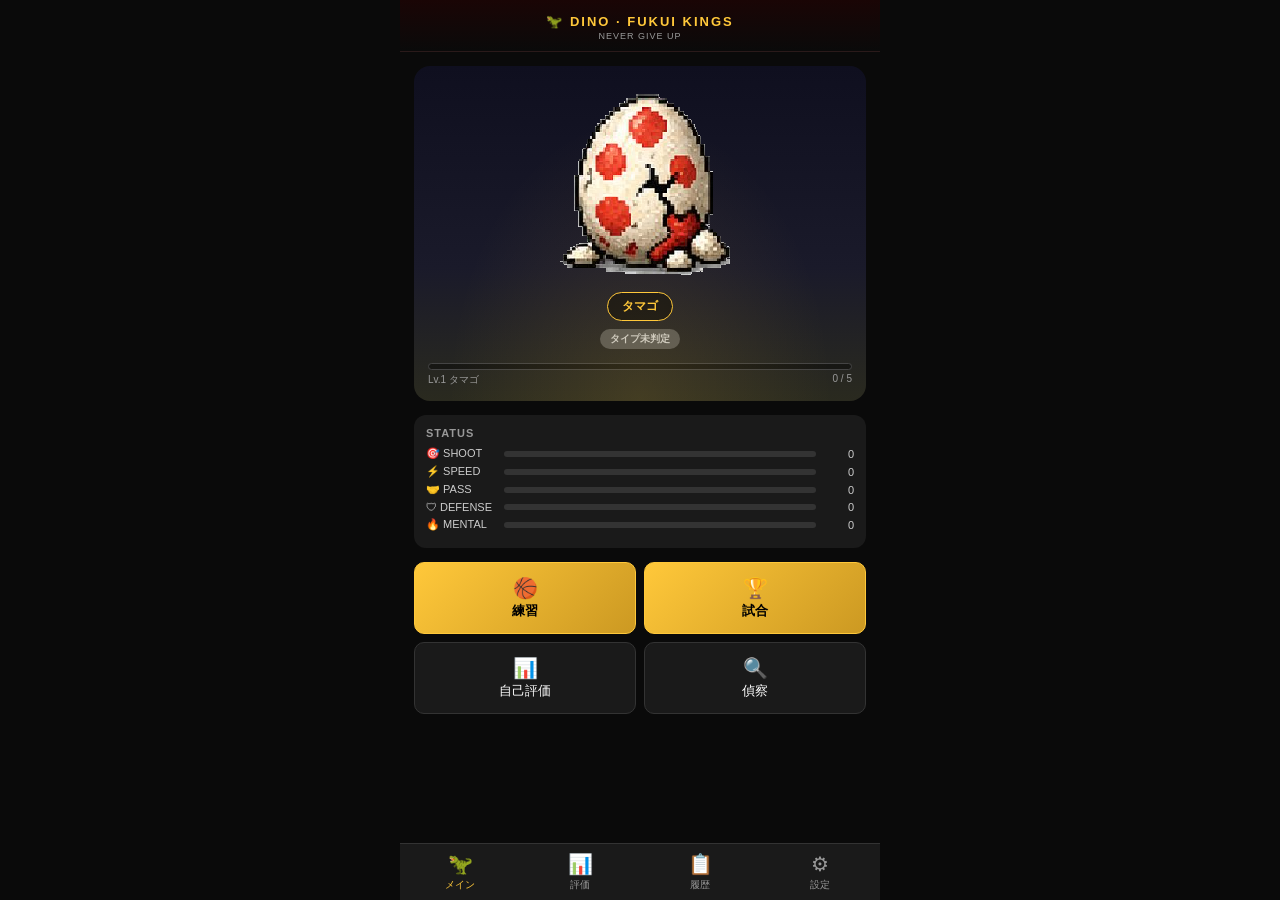
==== dino.html @ 71694cd7 "Add files via upload" ====
<!DOCTYPE html>
<html lang="ja">
<head>
<meta charset="UTF-8">
<meta name="viewport" content="width=device-width, initial-scale=1.0, maximum-scale=1.0, user-scalable=no">
<meta name="theme-color" content="#0A0A0A">
<meta name="apple-mobile-web-app-capable" content="yes">
<title>DINO · FUKUI KINGS</title>
<style>
*{box-sizing:border-box;margin:0;padding:0;-webkit-tap-highlight-color:transparent;font-family:-apple-system,BlinkMacSystemFont,'Hiragino Sans',sans-serif;}
:root{--bg:#0A0A0A;--panel:#1A1A1A;--panel2:#252525;--gold:#FFC83A;--red:#D32027;--blue:#1E5FBF;--green:#2E8B3E;--text:#FFFFFF;--dim:#999;}
html,body{background:var(--bg);color:var(--text);min-height:100vh;}
body{max-width:480px;margin:0 auto;padding:0 0 70px;position:relative;overflow-x:hidden;}
.header{background:linear-gradient(180deg,#1A0505,var(--bg));padding:14px 20px 10px;text-align:center;border-bottom:1px solid #2a1a1a;}
.header h1{font-size:13px;color:var(--gold);letter-spacing:2px;font-weight:bold;}
.header .sub{font-size:9px;color:var(--dim);margin-top:2px;letter-spacing:1px;}
.nav{position:fixed;bottom:0;left:0;right:0;max-width:480px;margin:0 auto;background:var(--panel);border-top:1px solid #333;display:flex;z-index:100;}
.nav button{flex:1;background:transparent;border:none;color:var(--dim);padding:8px 4px;font-size:10px;cursor:pointer;}
.nav button.active{color:var(--gold);}
.nav button .ic{display:block;font-size:20px;margin-bottom:2px;}
.page{display:none;padding:14px;}
.page.active{display:block;}
.stage{background:linear-gradient(180deg,#0F0F1F 0%,#1A1A2A 60%,#2A2A1F 100%);border-radius:16px;padding:18px 14px 14px;text-align:center;position:relative;overflow:hidden;min-height:300px;}
.stage::before{content:'';position:absolute;inset:0;background:radial-gradient(ellipse at center bottom,rgba(255,200,58,.12),transparent 60%);pointer-events:none;}
.dino-img{width:200px;height:200px;image-rendering:pixelated;margin:0 auto;display:block;position:relative;z-index:2;animation:bounce 2s ease-in-out infinite;}
@keyframes bounce{0%,100%{transform:translateY(0);}50%{transform:translateY(-5px);}}
.crown-overlay{position:absolute;top:8px;right:14px;width:48px;height:48px;image-rendering:pixelated;z-index:3;display:none;}
.crown-indicator{position:absolute;top:10px;right:14px;background:rgba(0,0,0,0.6);border:1px solid var(--gold);border-radius:14px;padding:3px 8px 3px 5px;display:flex;align-items:center;z-index:3;}
.name-plate{margin:8px auto 0;background:rgba(0,0,0,.5);border:1px solid var(--gold);border-radius:20px;padding:5px 14px;display:inline-block;font-size:12px;color:var(--gold);font-weight:bold;}
.type-badge{display:inline-block;padding:3px 10px;border-radius:12px;font-size:10px;font-weight:bold;margin-top:8px;}
.type-tyrano{background:var(--red);color:#fff;}
.type-raptor{background:var(--blue);color:#fff;}
.type-venator{background:var(--green);color:#fff;}
.type-unknown{background:#555;color:#ccc;}
.level-bar{margin-top:14px;background:rgba(0,0,0,.4);border-radius:4px;height:7px;overflow:hidden;border:1px solid #444;}
.level-bar-fill{height:100%;background:linear-gradient(90deg,var(--gold),#FFE889);transition:width .6s;box-shadow:0 0 8px var(--gold);}
.level-info{display:flex;justify-content:space-between;margin-top:3px;font-size:10px;color:var(--dim);}
.stats-grid{margin-top:14px;background:var(--panel);border-radius:12px;padding:12px;}
.stats-grid h3{font-size:11px;color:var(--dim);margin-bottom:8px;letter-spacing:1px;}
.stat-row{display:flex;align-items:center;margin-bottom:5px;}
.stat-name{width:78px;font-size:11px;color:#ccc;}
.stat-bar{flex:1;background:#333;border-radius:3px;height:6px;overflow:hidden;}
.stat-bar-fill{height:100%;transition:width .5s;}
.s-shoot{background:linear-gradient(90deg,#ff6666,#D32027);}
.s-speed{background:linear-gradient(90deg,#6699ff,#1E5FBF);}
.s-pass{background:linear-gradient(90deg,#66ff99,#2E8B3E);}
.s-defense{background:linear-gradient(90deg,#ff9966,#cc6633);}
.s-mental{background:linear-gradient(90deg,#ff66ff,#9933cc);}
.stat-num{width:32px;text-align:right;font-size:11px;color:#ccc;margin-left:6px;}
.actions{margin-top:14px;display:grid;grid-template-columns:1fr 1fr;gap:8px;}
.btn{background:var(--panel);border:1px solid #333;color:var(--text);padding:13px 6px;border-radius:10px;font-size:13px;cursor:pointer;transition:all .15s;text-align:center;}
.btn:active{transform:scale(.96);background:var(--panel2);}
.btn .ico{font-size:20px;display:block;margin-bottom:2px;}
.btn-primary{background:linear-gradient(135deg,var(--gold),#cc9922);color:#000;border-color:var(--gold);font-weight:bold;}
.q-card{background:var(--panel);border-radius:12px;padding:16px;margin-bottom:10px;}
.q-card .speaker{display:flex;align-items:center;margin-bottom:8px;font-size:12px;color:var(--gold);}
.q-card .speaker img{width:32px;height:32px;image-rendering:pixelated;margin-right:8px;}
.q-card .q{font-size:14px;margin-bottom:12px;line-height:1.5;}
.opts{display:grid;grid-template-columns:1fr 1fr;gap:6px;}
.opts.three{grid-template-columns:1fr 1fr 1fr;}
.opt{background:var(--panel2);border:1px solid #444;color:var(--text);padding:11px 6px;border-radius:8px;font-size:13px;cursor:pointer;}
.opt:active{background:#333;}
.opt.sel{background:var(--gold);color:#000;border-color:var(--gold);font-weight:bold;}
.opt.small{font-size:11px;padding:9px 4px;}
.input{background:var(--panel2);border:1px solid #444;color:var(--text);padding:11px;border-radius:8px;font-size:14px;width:100%;font-family:inherit;}
.input.center{text-align:center;font-size:18px;}
textarea.input{resize:vertical;min-height:60px;}
.modal{display:none;position:fixed;inset:0;background:rgba(0,0,0,.85);z-index:200;justify-content:center;align-items:center;padding:20px;}
.modal.show{display:flex;}
.mc{background:linear-gradient(180deg,#2a1a0a,var(--panel));border:2px solid var(--gold);border-radius:16px;padding:20px;max-width:340px;width:100%;text-align:center;box-shadow:0 0 40px rgba(255,200,58,.5);animation:pop .5s cubic-bezier(.34,1.56,.64,1);}
@keyframes pop{0%{transform:scale(.7);opacity:0;}100%{transform:scale(1);opacity:1;}}
.mc h2{color:var(--gold);font-size:18px;margin-bottom:10px;}
.mc img{width:160px;height:160px;image-rendering:pixelated;margin:8px auto;display:block;}
.mc p{font-size:13px;color:#ddd;margin-bottom:14px;line-height:1.6;white-space:pre-line;}
.mc button{background:var(--gold);color:#000;border:none;padding:11px 28px;border-radius:22px;font-weight:bold;font-size:14px;cursor:pointer;}
.history-item{background:var(--panel);border-radius:8px;padding:10px 12px;margin-bottom:6px;display:flex;justify-content:space-between;font-size:12px;align-items:center;}
.history-item .date{color:var(--dim);font-size:11px;}
.history-item .ty{color:var(--gold);}
.history-item .detail{flex:1;}
.empty{text-align:center;color:var(--dim);padding:30px 16px;font-size:13px;}
.set-row{background:var(--panel);border-radius:8px;padding:11px 12px;margin-bottom:7px;display:flex;justify-content:space-between;align-items:center;}
.set-row .label{font-size:13px;}
.set-row .val{color:var(--gold);font-size:12px;}
.set-row input{background:var(--panel2);border:1px solid #444;color:#fff;padding:5px 8px;border-radius:5px;font-size:13px;}
.danger{background:#3a0a0a;color:#ff8888;border:1px solid #663333;padding:11px;border-radius:8px;width:100%;margin-top:14px;font-size:12px;cursor:pointer;}
.penta-card{background:var(--panel);border-radius:12px;padding:14px;margin-bottom:10px;}
.penta-card h3{font-size:13px;color:var(--gold);margin-bottom:8px;text-align:center;}
.penta-svg{width:100%;max-width:280px;margin:0 auto;display:block;}
.penta-legend{display:flex;justify-content:center;gap:14px;flex-wrap:wrap;margin-top:6px;font-size:10px;}
.penta-legend span{display:flex;align-items:center;gap:4px;}
.penta-legend .dot{width:10px;height:10px;border-radius:50%;}
.slider-row{margin-bottom:10px;}
.slider-row label{display:flex;justify-content:space-between;font-size:12px;color:#ccc;margin-bottom:4px;}
.slider-row label .v{color:var(--gold);font-weight:bold;}
.slider-row input[type=range]{width:100%;-webkit-appearance:none;appearance:none;background:transparent;}
.slider-row input[type=range]::-webkit-slider-runnable-track{height:6px;background:#333;border-radius:3px;}
.slider-row input[type=range]::-webkit-slider-thumb{-webkit-appearance:none;appearance:none;width:18px;height:18px;border-radius:50%;background:var(--gold);margin-top:-6px;cursor:pointer;}
.slider-row input[type=range]::-moz-range-track{height:6px;background:#333;border-radius:3px;}
.slider-row input[type=range]::-moz-range-thumb{width:18px;height:18px;border-radius:50%;background:var(--gold);border:none;cursor:pointer;}
.crown-rank{display:flex;align-items:center;gap:8px;margin-top:8px;justify-content:center;}
.crown-rank img{width:32px;height:32px;image-rendering:pixelated;}
.crown-rank .label{font-size:11px;color:var(--gold);}
.tip{background:rgba(255,200,58,.08);border-left:3px solid var(--gold);padding:8px 10px;border-radius:4px;font-size:12px;color:#ddd;margin-top:8px;line-height:1.5;}
</style>
</head>
<body>

<div class="header">
  <h1>🦖 DINO · FUKUI KINGS</h1>
  <div class="sub">NEVER GIVE UP</div>
</div>

<!-- メイン -->
<div class="page active" id="p-main">
  <div class="stage">
    <img class="crown-overlay" id="crown-img" src="" alt="" style="display:none">
    <div class="crown-indicator" id="crown-indicator" style="display:none"></div>
    <img class="dino-img" id="dino-img" src="dino_assets/tyrano_01_egg.png">
    <div class="name-plate" id="name-plate">タマゴ</div>
    <div><span class="type-badge type-unknown" id="type-badge">タイプ未判定</span></div>
    <div class="level-bar"><div class="level-bar-fill" id="level-fill" style="width:0%"></div></div>
    <div class="level-info"><span id="level-label">Lv.1</span><span id="level-progress">0/5</span></div>
  </div>

  <div class="stats-grid">
    <h3>STATUS</h3>
    <div class="stat-row"><div class="stat-name">🎯 SHOOT</div><div class="stat-bar"><div class="stat-bar-fill s-shoot" id="b-shoot" style="width:0%"></div></div><div class="stat-num" id="n-shoot">0</div></div>
    <div class="stat-row"><div class="stat-name">⚡ SPEED</div><div class="stat-bar"><div class="stat-bar-fill s-speed" id="b-speed" style="width:0%"></div></div><div class="stat-num" id="n-speed">0</div></div>
    <div class="stat-row"><div class="stat-name">🤝 PASS</div><div class="stat-bar"><div class="stat-bar-fill s-pass" id="b-pass" style="width:0%"></div></div><div class="stat-num" id="n-pass">0</div></div>
    <div class="stat-row"><div class="stat-name">🛡 DEFENSE</div><div class="stat-bar"><div class="stat-bar-fill s-defense" id="b-defense" style="width:0%"></div></div><div class="stat-num" id="n-defense">0</div></div>
    <div class="stat-row"><div class="stat-name">🔥 MENTAL</div><div class="stat-bar"><div class="stat-bar-fill s-mental" id="b-mental" style="width:0%"></div></div><div class="stat-num" id="n-mental">0</div></div>
  </div>

  <div class="actions">
    <button class="btn btn-primary" onclick="startRecord('practice')"><span class="ico">🏀</span>練習</button>
    <button class="btn btn-primary" onclick="startRecord('game')"><span class="ico">🏆</span>試合</button>
    <button class="btn" onclick="goPage('penta')"><span class="ico">📊</span>自己評価</button>
    <button class="btn" onclick="startScout()"><span class="ico">🔍</span>偵察</button>
  </div>
</div>

<!-- 記録 -->
<div class="page" id="p-record"><div id="record-flow"></div></div>

<!-- ペンタグラフ -->
<div class="page" id="p-penta">
  <div class="penta-card">
    <h3>📊 ペンタグラフ</h3>
    <svg class="penta-svg" id="penta-svg" viewBox="0 0 280 240"></svg>
    <div class="penta-legend">
      <span><span class="dot" style="background:var(--gold)"></span>自分の評価</span>
      <span><span class="dot" style="background:#88BBFF"></span>記録から</span>
    </div>
  </div>
  <div class="penta-card">
    <h3>自分はどんなプレイヤー？</h3>
    <div class="tip">5段階で自分を評価してみよう。記録の結果と比べて、ズレを見つけるのが大事。</div>
    <div id="penta-input" style="margin-top:12px"></div>
    <button class="btn btn-primary" style="width:100%;margin-top:8px" onclick="saveSelfPenta()">保存</button>
  </div>
</div>

<!-- 履歴 -->
<div class="page" id="p-history">
  <h2 style="font-size:14px;color:var(--gold);margin-bottom:10px">📋 記録の履歴</h2>
  <div id="history-list"></div>
</div>

<!-- 設定 -->
<div class="page" id="p-settings">
  <h2 style="font-size:14px;color:var(--gold);margin-bottom:10px">⚙ 設定</h2>
  <div class="set-row"><div class="label">名前</div><input type="text" id="s-name" placeholder="名前"></div>
  <div class="set-row"><div class="label">背番号</div><input type="number" id="s-number" placeholder="-" style="width:60px"></div>
  <div class="set-row"><div class="label">記録した数</div><div class="val" id="s-records">0</div></div>
  <div class="set-row"><div class="label">使い始めた日</div><div class="val" id="s-start">-</div></div>
  <div class="set-row"><div class="label">恐竜のタイプ</div><div class="val" id="s-type">未判定</div></div>
  <button class="btn btn-primary" style="width:100%;margin-top:8px" onclick="saveSettings()">名前と背番号を保存</button>
  
  <div style="margin-top:24px">
    <h3 style="font-size:12px;color:var(--dim);margin-bottom:8px">獲得した王冠</h3>
    <div id="crown-collection" style="display:grid;grid-template-columns:repeat(4,1fr);gap:6px"></div>
  </div>
  
  <button class="danger" onclick="resetData()">🦖 全データをリセット（最初から）</button>
</div>

<div class="nav">
  <button id="nav-main" class="active" onclick="goPage('main')"><span class="ic">🦖</span>メイン</button>
  <button id="nav-penta" onclick="goPage('penta')"><span class="ic">📊</span>評価</button>
  <button id="nav-history" onclick="goPage('history')"><span class="ic">📋</span>履歴</button>
  <button id="nav-settings" onclick="goPage('settings')"><span class="ic">⚙</span>設定</button>
</div>

<!-- モーダル -->
<div class="modal" id="modal">
  <div class="mc">
    <h2 id="m-title"></h2>
    <img id="m-img" src="" alt="">
    <p id="m-text"></p>
    <button onclick="closeModal()">OK!</button>
  </div>
</div>

<script src="dino_app.js"></script>
</body>
</html>
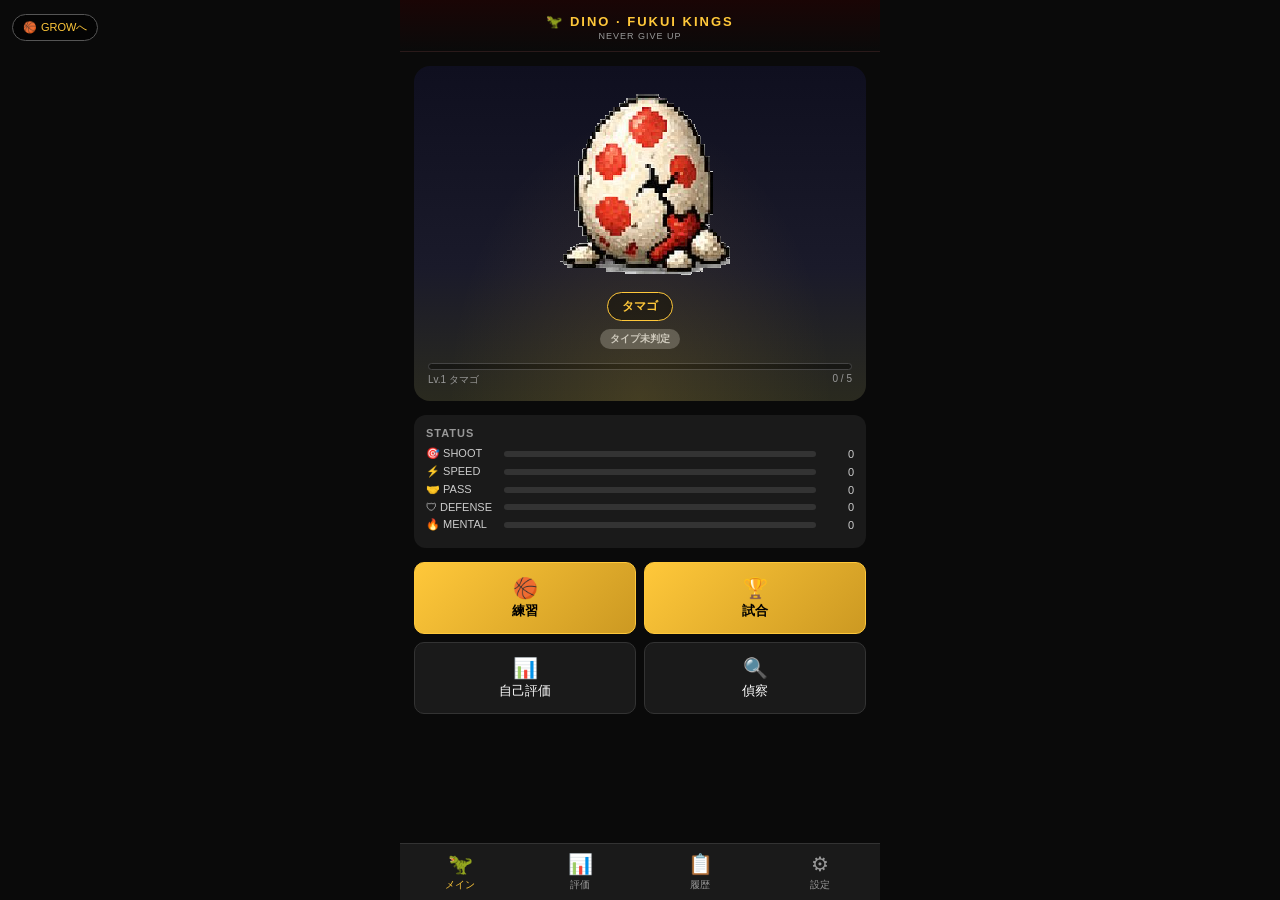
==== commit 351b7b2f: "Add files via upload" ====
--- a/dino.html
+++ b/dino.html
@@ -201,6 +201,10 @@
   </div>
 </div>
 
+<a href="./" id="back-grow" style="position:fixed;left:12px;top:14px;z-index:9999;background:rgba(0,0,0,0.6);border:1px solid #555;color:#FFC83A;padding:5px 10px;border-radius:14px;text-decoration:none;font-size:11px;display:flex;align-items:center;gap:4px;-webkit-tap-highlight-color:transparent;">
+<span>🏀</span><span>GROWへ</span>
+</a>
+
 <script src="dino_app.js"></script>
 </body>
 </html>
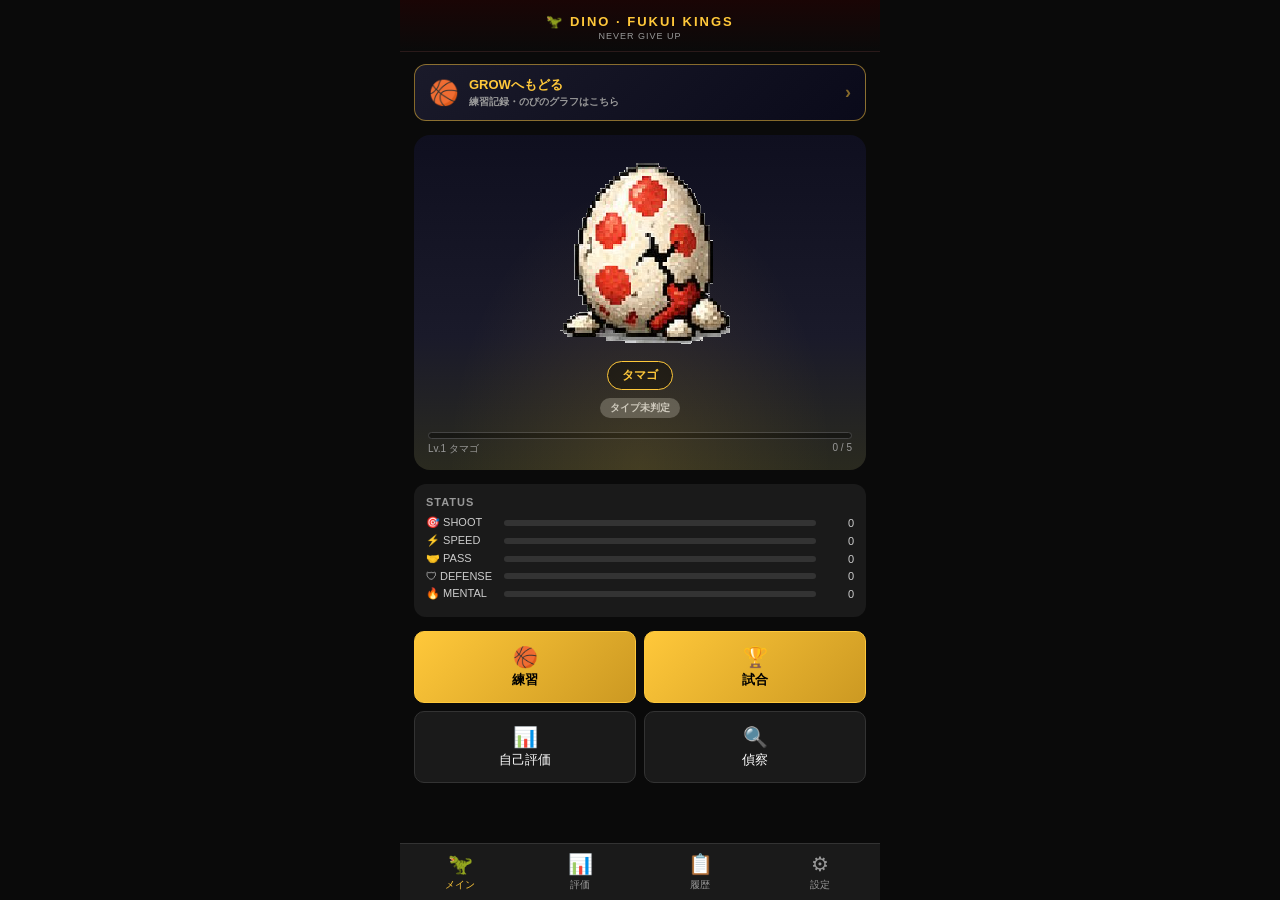
==== commit 2b0d5927: "Add files via upload" ====
--- a/dino.html
+++ b/dino.html
@@ -101,6 +101,28 @@
 .crown-rank img{width:32px;height:32px;image-rendering:pixelated;}
 .crown-rank .label{font-size:11px;color:var(--gold);}
 .tip{background:rgba(255,200,58,.08);border-left:3px solid var(--gold);padding:8px 10px;border-radius:4px;font-size:12px;color:#ddd;margin-top:8px;line-height:1.5;}
+
+/* ▼ GROWへ戻るバナー（改善版） */
+.back-banner{
+  display:flex;align-items:center;gap:10px;
+  margin:12px 14px 0;
+  background:linear-gradient(135deg,#1a1a2a,#0a0a1a);
+  border:1px solid rgba(255,200,58,0.5);
+  border-radius:12px;
+  padding:11px 14px;
+  text-decoration:none;
+  color:var(--gold);
+  font-size:13px;
+  font-weight:bold;
+  -webkit-tap-highlight-color:transparent;
+  transition:all 0.15s;
+}
+.back-banner:active{transform:scale(.97);background:#1a1a3a;}
+.back-banner .back-icon{font-size:24px;flex-shrink:0;}
+.back-banner .back-texts{}
+.back-banner .back-title{font-size:13px;color:var(--gold);font-weight:bold;}
+.back-banner .back-sub{font-size:10px;color:var(--dim);margin-top:1px;}
+.back-banner .back-arrow{margin-left:auto;font-size:18px;color:rgba(255,200,58,0.5);}
 </style>
 </head>
 <body>
@@ -109,6 +131,16 @@
   <h1>🦖 DINO · FUKUI KINGS</h1>
   <div class="sub">NEVER GIVE UP</div>
 </div>
+
+<!-- ▼ GROWへ戻るバナー（目立つ位置・カード型） -->
+<a href="./" class="back-banner">
+  <span class="back-icon">🏀</span>
+  <div class="back-texts">
+    <div class="back-title">GROWへもどる</div>
+    <div class="back-sub">練習記録・のびのグラフはこちら</div>
+  </div>
+  <span class="back-arrow">›</span>
+</a>
 
 <!-- メイン -->
 <div class="page active" id="p-main">
@@ -169,12 +201,9 @@
 <!-- 設定 -->
 <div class="page" id="p-settings">
   <h2 style="font-size:14px;color:var(--gold);margin-bottom:10px">⚙ 設定</h2>
-  <div class="set-row"><div class="label">名前</div><input type="text" id="s-name" placeholder="名前"></div>
-  <div class="set-row"><div class="label">背番号</div><input type="number" id="s-number" placeholder="-" style="width:60px"></div>
   <div class="set-row"><div class="label">記録した数</div><div class="val" id="s-records">0</div></div>
   <div class="set-row"><div class="label">使い始めた日</div><div class="val" id="s-start">-</div></div>
   <div class="set-row"><div class="label">恐竜のタイプ</div><div class="val" id="s-type">未判定</div></div>
-  <button class="btn btn-primary" style="width:100%;margin-top:8px" onclick="saveSettings()">名前と背番号を保存</button>
   
   <div style="margin-top:24px">
     <h3 style="font-size:12px;color:var(--dim);margin-bottom:8px">獲得した王冠</h3>
@@ -201,10 +230,6 @@
   </div>
 </div>
 
-<a href="./" id="back-grow" style="position:fixed;left:12px;top:14px;z-index:9999;background:rgba(0,0,0,0.6);border:1px solid #555;color:#FFC83A;padding:5px 10px;border-radius:14px;text-decoration:none;font-size:11px;display:flex;align-items:center;gap:4px;-webkit-tap-highlight-color:transparent;">
-<span>🏀</span><span>GROWへ</span>
-</a>
-
 <script src="dino_app.js"></script>
 </body>
 </html>
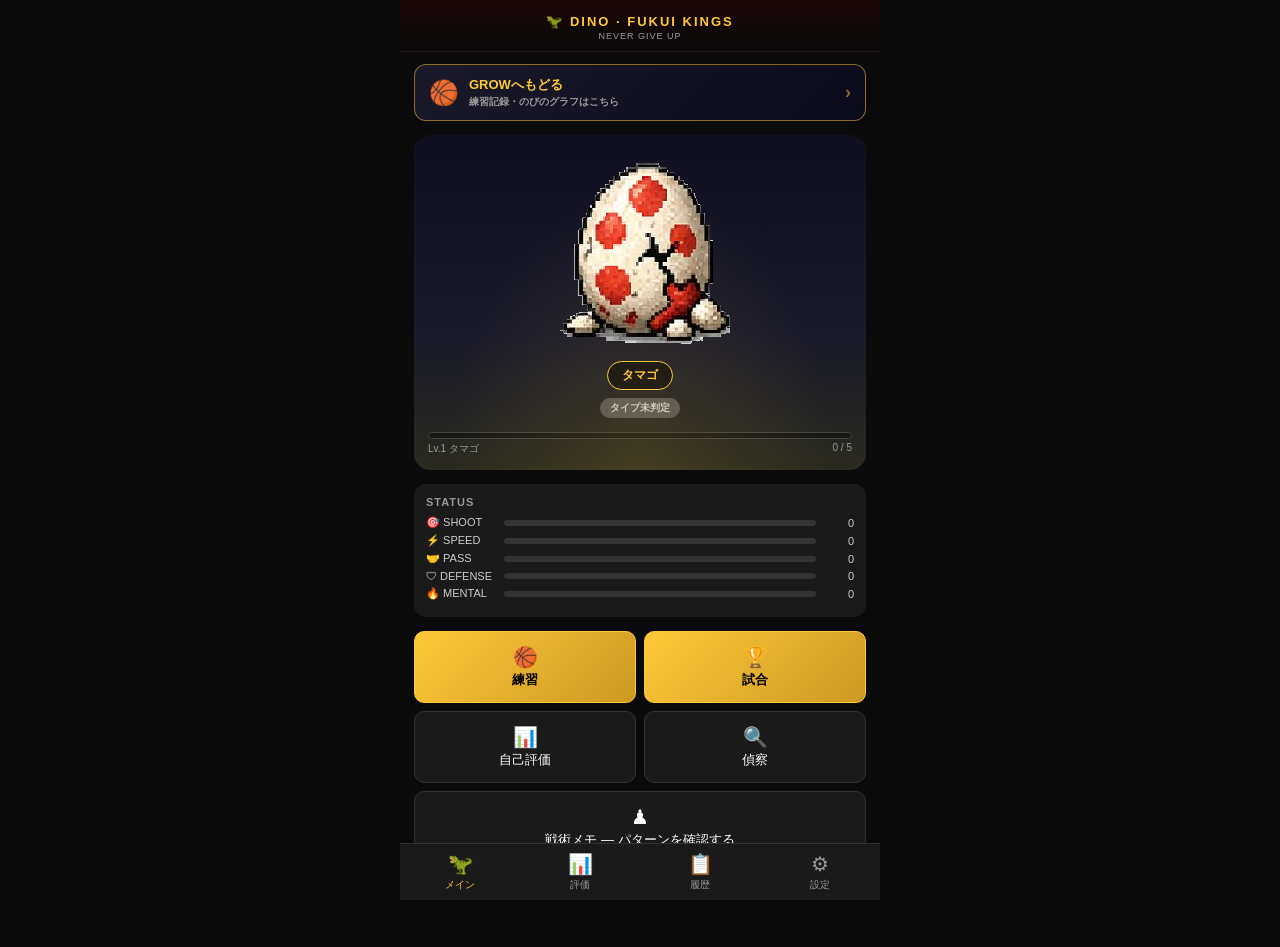
==== commit 7a804dd2: "Add files via upload" ====
--- a/dino.html
+++ b/dino.html
@@ -168,6 +168,7 @@
     <button class="btn btn-primary" onclick="startRecord('game')"><span class="ico">🏆</span>試合</button>
     <button class="btn" onclick="goPage('penta')"><span class="ico">📊</span>自己評価</button>
     <button class="btn" onclick="startScout()"><span class="ico">🔍</span>偵察</button>
+    <button class="btn" onclick="goPage('tactics')" style="grid-column:1/-1"><span class="ico">♟</span>戦術メモ — パターンを確認する</button>
   </div>
 </div>
 
@@ -220,6 +221,19 @@
   <button id="nav-settings" onclick="goPage('settings')"><span class="ic">⚙</span>設定</button>
 </div>
 
+<!-- 戦術メモ -->
+<div class="page" id="p-tactics">
+  <div id="tac-base-tabs" style="display:flex;gap:6px;flex-wrap:wrap;margin-bottom:8px"></div>
+  <div id="tac-var-row" style="display:flex;gap:6px;flex-wrap:wrap;margin-bottom:8px"></div>
+  <div id="tac-info" style="background:var(--panel);border-radius:10px;padding:10px 12px;margin-bottom:10px"></div>
+  <canvas id="tac-court" height="320" style="display:block;width:100%;border-radius:10px;border:1px solid #333"></canvas>
+  <div style="display:flex;gap:12px;margin-top:7px;flex-wrap:wrap">
+    <div style="display:flex;align-items:center;gap:4px;font-size:10px;color:var(--dim)"><span style="display:inline-block;width:20px;border-top:2px dashed #378ADD"></span>パス</div>
+    <div style="display:flex;align-items:center;gap:4px;font-size:10px;color:var(--dim)"><span style="display:inline-block;width:20px;border-top:2px solid #E24B4A"></span>動き</div>
+    <div style="display:flex;align-items:center;gap:4px;font-size:10px;color:var(--dim)"><span style="display:inline-block;width:20px;border-top:2px solid #1D9E75"></span>スクリーン</div>
+  </div>
+</div>
+
 <!-- モーダル -->
 <div class="modal" id="modal">
   <div class="mc">
@@ -230,6 +244,136 @@
   </div>
 </div>
 
+<script>
+// ============================================
+// 戦術メモ
+// ============================================
+const TAC_DATA = {
+  'パス&ラン': {
+    variants: [
+      { name:'基本型', desc:'パスして必ず動く基本。止まらないことがルール。', badges:[{cls:'#2E8B3E',t:'どのチームでも'}],
+        draw:(ctx,W,H)=>{tP(ctx,W*.5,H*.83,'1','#378ADD');tP(ctx,W*.2,H*.55,'2','#378ADD');tP(ctx,W*.8,H*.55,'3','#378ADD');tP(ctx,W*.35,H*.28,'4','#1D9E75');tP(ctx,W*.65,H*.28,'5','#1D9E75');tDA(ctx,W*.5,H*.83,W*.2,H*.55,'#378ADD');tSA(ctx,W*.5,H*.83,W*.7,H*.62,'#E24B4A');tLB(ctx,W*.32,H*.67,'パス');tLB(ctx,W*.64,H*.72,'パス後に動く');}
+      },
+      { name:'逆サイド', desc:'相手が左に寄ったら逆サイドへパスするだけ。難しい技術ゼロ。', badges:[{cls:'#1E5FBF',t:'足速い子多い'}],
+        draw:(ctx,W,H)=>{tP(ctx,W*.5,H*.83,'1','#378ADD');tP(ctx,W*.2,H*.55,'2','#888');tP(ctx,W*.8,H*.55,'3','#378ADD');tP(ctx,W*.35,H*.28,'4','#1D9E75');tP(ctx,W*.65,H*.28,'5','#1D9E75');tDA(ctx,W*.5,H*.83,W*.8,H*.55,'#378ADD');tSA(ctx,W*.8,H*.55,W*.62,H*.32,'#E24B4A');tLB(ctx,W*.7,H*.67,'逆へ！');}
+      },
+      { name:'タイミングずらし', desc:'同じ動きでカットのタイミングだけ遅らせる。相手が緩んだ瞬間を狙う。', badges:[{cls:'#854F0B',t:'読まれてきたとき'}],
+        draw:(ctx,W,H)=>{tP(ctx,W*.5,H*.83,'1','#378ADD');tP(ctx,W*.2,H*.55,'2','#378ADD');tP(ctx,W*.8,H*.55,'3','#378ADD');tP(ctx,W*.35,H*.28,'4','#1D9E75');tP(ctx,W*.65,H*.28,'5','#1D9E75');tDA(ctx,W*.5,H*.83,W*.2,H*.55,'#378ADD');tSA(ctx,W*.2,H*.55,W*.22,H*.44,'#E24B4A');ctx.save();ctx.setLineDash([3,4]);ctx.strokeStyle='#E24B4A';ctx.lineWidth=1.5;ctx.beginPath();ctx.moveTo(W*.22,H*.44);ctx.lineTo(W*.4,H*.3);ctx.stroke();ctx.setLineDash([]);ctx.restore();tAH(ctx,W*.22,H*.44,W*.4,H*.3,'#E24B4A');tLB(ctx,W*.12,H*.46,'フェイク');tLB(ctx,W*.28,H*.35,'一拍後！');}
+      }
+    ]
+  },
+  '3アウト2イン': {
+    variants: [
+      { name:'基本セット', desc:'外3人でボールを回しながら中2人がゴール下を確保。スペースを広く使う。', badges:[{cls:'#2E8B3E',t:'どのチームでも'}],
+        draw:(ctx,W,H)=>{tP(ctx,W*.5,H*.83,'1','#378ADD');tP(ctx,W*.15,H*.52,'2','#378ADD');tP(ctx,W*.85,H*.52,'3','#378ADD');tP(ctx,W*.35,H*.25,'4','#1D9E75');tP(ctx,W*.65,H*.25,'5','#1D9E75');tDA(ctx,W*.5,H*.83,W*.15,H*.52,'#378ADD');tDA(ctx,W*.15,H*.52,W*.35,H*.25,'#1D9E75');tLB(ctx,W*.27,H*.65,'ボール回し');}
+      },
+      { name:'スクリーンあり', desc:'4番が2番のためにスクリーンを立ててカットコースを作る。', badges:[{cls:'#D32027',t:'体大きい子いる'}],
+        draw:(ctx,W,H)=>{tP(ctx,W*.5,H*.83,'1','#378ADD');tP(ctx,W*.15,H*.52,'2','#378ADD');tP(ctx,W*.85,H*.52,'3','#378ADD');tP(ctx,W*.35,H*.25,'4','#1D9E75');tP(ctx,W*.65,H*.25,'5','#1D9E75');tDA(ctx,W*.5,H*.83,W*.15,H*.52,'#378ADD');tSA(ctx,W*.35,H*.25,W*.25,H*.38,'#1D9E75');tSA(ctx,W*.15,H*.52,W*.35,H*.3,'#E24B4A');tLB(ctx,W*.16,H*.43,'スクリーン');tLB(ctx,W*.3,H*.42,'カット');}
+      },
+      { name:'ポスト優先', desc:'5番がゴール下で先にポジションを取り、外からパスを入れる。', badges:[{cls:'#D32027',t:'大きい子を活かす'}],
+        draw:(ctx,W,H)=>{tP(ctx,W*.5,H*.83,'1','#378ADD');tP(ctx,W*.15,H*.52,'2','#378ADD');tP(ctx,W*.85,H*.52,'3','#378ADD');tP(ctx,W*.35,H*.32,'4','#1D9E75');tP(ctx,W*.65,H*.25,'5','#1D9E75');tSA(ctx,W*.65,H*.25,W*.53,H*.18,'#1D9E75');tDA(ctx,W*.5,H*.83,W*.53,H*.18,'#378ADD');tLB(ctx,W*.7,H*.2,'先にポスト！');}
+      }
+    ]
+  },
+  'ファストブレイク': {
+    variants: [
+      { name:'2対1', desc:'2人で走って相手1人に数的有利で攻める。パスか自分かを判断。', badges:[{cls:'#1E5FBF',t:'足速い子2人'}],
+        draw:(ctx,W,H)=>{tP(ctx,W*.4,H*.75,'1','#378ADD');tP(ctx,W*.65,H*.72,'2','#378ADD');tP(ctx,W*.52,H*.35,'D','#E24B4A');tSA(ctx,W*.4,H*.75,W*.4,H*.3,'#378ADD');tSA(ctx,W*.65,H*.72,W*.65,H*.28,'#378ADD');tDA(ctx,W*.4,H*.5,W*.65,H*.45,'#378ADD');tLB(ctx,W*.28,H*.52,'走る！');tLB(ctx,W*.5,H*.56,'orパス');}
+      },
+      { name:'3対2', desc:'3人で走り中央が引きつけて左右に展開。判断力が求められる。', badges:[{cls:'#1E5FBF',t:'足速い子3人'},{cls:'#2E8B3E',t:'パス判断できる'}],
+        draw:(ctx,W,H)=>{tP(ctx,W*.5,H*.8,'1','#378ADD');tP(ctx,W*.2,H*.7,'2','#378ADD');tP(ctx,W*.8,H*.7,'3','#378ADD');tP(ctx,W*.35,H*.38,'D1','#E24B4A');tP(ctx,W*.65,H*.38,'D2','#E24B4A');tSA(ctx,W*.5,H*.8,W*.5,H*.35,'#378ADD');tSA(ctx,W*.2,H*.7,W*.2,H*.32,'#378ADD');tSA(ctx,W*.8,H*.7,W*.8,H*.32,'#378ADD');tDA(ctx,W*.5,H*.5,W*.2,H*.42,'#378ADD');tLB(ctx,W*.5,H*.68,'全力で走る');}
+      }
+    ]
+  },
+  'スクリーン': {
+    variants: [
+      { name:'ピック&ロール', desc:'スクリーン後にゴール方向へロール。スクリーンした選手がそのまま受け手になる。', badges:[{cls:'#D32027',t:'体大きい子向け'}],
+        draw:(ctx,W,H)=>{tP(ctx,W*.5,H*.75,'1','#378ADD');tP(ctx,W*.5,H*.48,'4','#1D9E75');tSA(ctx,W*.5,H*.48,W*.38,H*.6,'#1D9E75');tSA(ctx,W*.5,H*.75,W*.3,H*.55,'#378ADD');tSA(ctx,W*.38,H*.6,W*.38,H*.35,'#1D9E75');tDA(ctx,W*.5,H*.75,W*.38,H*.35,'#378ADD');tLB(ctx,W*.58,H*.55,'スクリーン');tLB(ctx,W*.26,H*.48,'ロール');}
+      },
+      { name:'スリップ', desc:'スクリーンに来ると見せかけてすぐゴール下へ切り込む。意表をつく。', badges:[{cls:'#1E5FBF',t:'動きが読める子'}],
+        draw:(ctx,W,H)=>{tP(ctx,W*.5,H*.78,'1','#378ADD');tP(ctx,W*.5,H*.5,'4','#1D9E75');ctx.save();ctx.setLineDash([3,4]);ctx.strokeStyle='#1D9E75';ctx.lineWidth=1.5;ctx.beginPath();ctx.moveTo(W*.5,H*.5);ctx.lineTo(W*.38,H*.58);ctx.stroke();ctx.setLineDash([]);ctx.restore();tSA(ctx,W*.5,H*.5,W*.5,H*.22,'#1D9E75');tDA(ctx,W*.5,H*.78,W*.5,H*.22,'#378ADD');tLB(ctx,W*.28,H*.57,'フェイク');tLB(ctx,W*.58,H*.36,'スリップ！');}
+      }
+    ]
+  },
+  'ゾーンアタック': {
+    variants: [
+      { name:'コーナー攻撃', desc:'ゾーンの弱点コーナーにボールを入れて崩す。2-3ゾーンに特に有効。', badges:[{cls:'#534AB7',t:'シュート上手い子'}],
+        draw:(ctx,W,H)=>{tP(ctx,W*.5,H*.83,'1','#378ADD');tP(ctx,W*.15,H*.55,'2','#378ADD');tP(ctx,W*.85,H*.55,'3','#378ADD');tP(ctx,W*.2,H*.25,'4','#1D9E75');tP(ctx,W*.65,H*.28,'5','#1D9E75');tDA(ctx,W*.5,H*.83,W*.85,H*.55,'#378ADD');tDA(ctx,W*.85,H*.55,W*.85,H*.32,'#378ADD');tLB(ctx,W*.72,H*.67,'逆サイドへ');tLB(ctx,W*.78,H*.42,'コーナー！');}
+      },
+      { name:'ハイロー', desc:'ハイポスト（フリースロー付近）とローポスト（ゴール下）の2人を使う。', badges:[{cls:'#D32027',t:'大きい子2人いる'}],
+        draw:(ctx,W,H)=>{tP(ctx,W*.5,H*.83,'1','#378ADD');tP(ctx,W*.15,H*.55,'2','#378ADD');tP(ctx,W*.85,H*.55,'3','#378ADD');tP(ctx,W*.5,H*.42,'4','#1D9E75');tP(ctx,W*.5,H*.2,'5','#1D9E75');tDA(ctx,W*.5,H*.83,W*.5,H*.42,'#1D9E75');tDA(ctx,W*.5,H*.42,W*.5,H*.2,'#1D9E75');tLB(ctx,W*.62,H*.62,'ハイポストへ');tLB(ctx,W*.62,H*.3,'ローへ落とす');}
+      }
+    ]
+  }
+};
+
+function tP(ctx,x,y,num,color){ctx.beginPath();ctx.arc(x,y,11,0,Math.PI*2);ctx.fillStyle=color;ctx.fill();ctx.fillStyle='#fff';ctx.font='bold 10px -apple-system,sans-serif';ctx.textAlign='center';ctx.textBaseline='middle';ctx.fillText(num,x,y);}
+function tDA(ctx,x1,y1,x2,y2,c){ctx.save();ctx.setLineDash([5,4]);ctx.strokeStyle=c;ctx.lineWidth=1.5;ctx.beginPath();ctx.moveTo(x1,y1);ctx.lineTo(x2,y2);ctx.stroke();ctx.setLineDash([]);ctx.restore();tAH(ctx,x1,y1,x2,y2,c);}
+function tSA(ctx,x1,y1,x2,y2,c){ctx.save();ctx.strokeStyle=c;ctx.lineWidth=2;ctx.beginPath();ctx.moveTo(x1,y1);ctx.lineTo(x2,y2);ctx.stroke();ctx.restore();tAH(ctx,x1,y1,x2,y2,c);}
+function tAH(ctx,x1,y1,x2,y2,c){const a=Math.atan2(y2-y1,x2-x1),l=8;ctx.save();ctx.strokeStyle=c;ctx.lineWidth=1.5;ctx.lineCap='round';ctx.beginPath();ctx.moveTo(x2-l*Math.cos(a-.4),y2-l*Math.sin(a-.4));ctx.lineTo(x2,y2);ctx.lineTo(x2-l*Math.cos(a+.4),y2-l*Math.sin(a+.4));ctx.stroke();ctx.restore();}
+function tLB(ctx,x,y,text){ctx.save();ctx.font='9px -apple-system,sans-serif';ctx.textAlign='center';ctx.textBaseline='middle';ctx.fillStyle='rgba(255,255,255,0.45)';ctx.fillText(text,x,y);ctx.restore();}
+
+function drawTacCourt(ctx,W,H){
+  ctx.fillStyle='#0F1A2A';ctx.beginPath();ctx.roundRect(0,0,W,H,8);ctx.fill();
+  ctx.strokeStyle='#2a4a7a';ctx.lineWidth=1;
+  ctx.strokeRect(W*.05,H*.04,W*.9,H*.92);
+  ctx.beginPath();ctx.moveTo(W*.05,H*.5);ctx.lineTo(W*.95,H*.5);ctx.stroke();
+  ctx.beginPath();ctx.arc(W*.5,H*.04,W*.38,0,Math.PI);ctx.stroke();
+  ctx.strokeRect(W*.3,H*.04,W*.4,H*.26);
+  ctx.beginPath();ctx.arc(W*.5,H*.3,W*.12,0,Math.PI);ctx.stroke();
+  ctx.strokeStyle='#E24B4A';ctx.lineWidth=2;
+  ctx.beginPath();ctx.arc(W*.5,H*.06,W*.03,0,Math.PI*2);ctx.stroke();
+}
+
+const TAC_KEYS = Object.keys(TAC_DATA);
+let tacBase = TAC_KEYS[0], tacVar = 0;
+
+function renderTactics(){
+  const bt = document.getElementById('tac-base-tabs');
+  bt.innerHTML = '';
+  TAC_KEYS.forEach(k => {
+    const b = document.createElement('button');
+    b.textContent = k;
+    b.style.cssText = `padding:6px 10px;border-radius:8px;font-size:11px;cursor:pointer;border:1px solid ${k===tacBase?'var(--gold)':'#444'};background:${k===tacBase?'rgba(255,200,58,0.15)':'var(--panel2)'};color:${k===tacBase?'var(--gold)':'var(--dim)'};font-weight:${k===tacBase?'bold':'normal'}`;
+    b.onclick = ()=>{ tacBase=k; tacVar=0; renderTactics(); };
+    bt.appendChild(b);
+  });
+
+  const variants = TAC_DATA[tacBase].variants;
+  const vr = document.getElementById('tac-var-row');
+  vr.innerHTML = '';
+  variants.forEach((v,i) => {
+    const b = document.createElement('button');
+    b.textContent = v.name;
+    b.style.cssText = `padding:5px 10px;border-radius:8px;font-size:11px;cursor:pointer;border:1px solid ${i===tacVar?'#2E8B3E':'#333'};background:${i===tacVar?'rgba(46,139,62,0.2)':'var(--panel)'};color:${i===tacVar?'#66ff99':'var(--dim)'}`;
+    b.onclick = ()=>{ tacVar=i; renderTactics(); };
+    vr.appendChild(b);
+  });
+
+  const v = variants[tacVar];
+  const badges = v.badges.map(b=>`<span style="font-size:10px;padding:2px 8px;border-radius:99px;background:${b.cls}22;color:${b.cls};border:1px solid ${b.cls}55;margin-right:4px">${b.t}</span>`).join('');
+  document.getElementById('tac-info').innerHTML = `<div style="font-size:13px;font-weight:bold;color:var(--gold);margin-bottom:4px">${tacBase} — ${v.name}</div><div style="font-size:11px;color:#ccc;line-height:1.6;margin-bottom:6px">${v.desc}</div><div>${badges}</div>`;
+
+  const canvas = document.getElementById('tac-court');
+  const DPR = window.devicePixelRatio||1;
+  const W = canvas.offsetWidth||340, H = 320;
+  canvas.width = W*DPR; canvas.height = H*DPR; canvas.style.height = H+'px';
+  const ctx = canvas.getContext('2d'); ctx.scale(DPR,DPR);
+  drawTacCourt(ctx,W,H);
+  v.draw(ctx,W,H);
+}
+
+
+</script>
 <script src="dino_app.js"></script>
+<script>
+(function(){
+  const origGo = window.goPage;
+  window.goPage = function(p){
+    origGo(p);
+    if(p==='tactics') setTimeout(renderTactics,50);
+  };
+})();
+</script>
 </body>
 </html>
